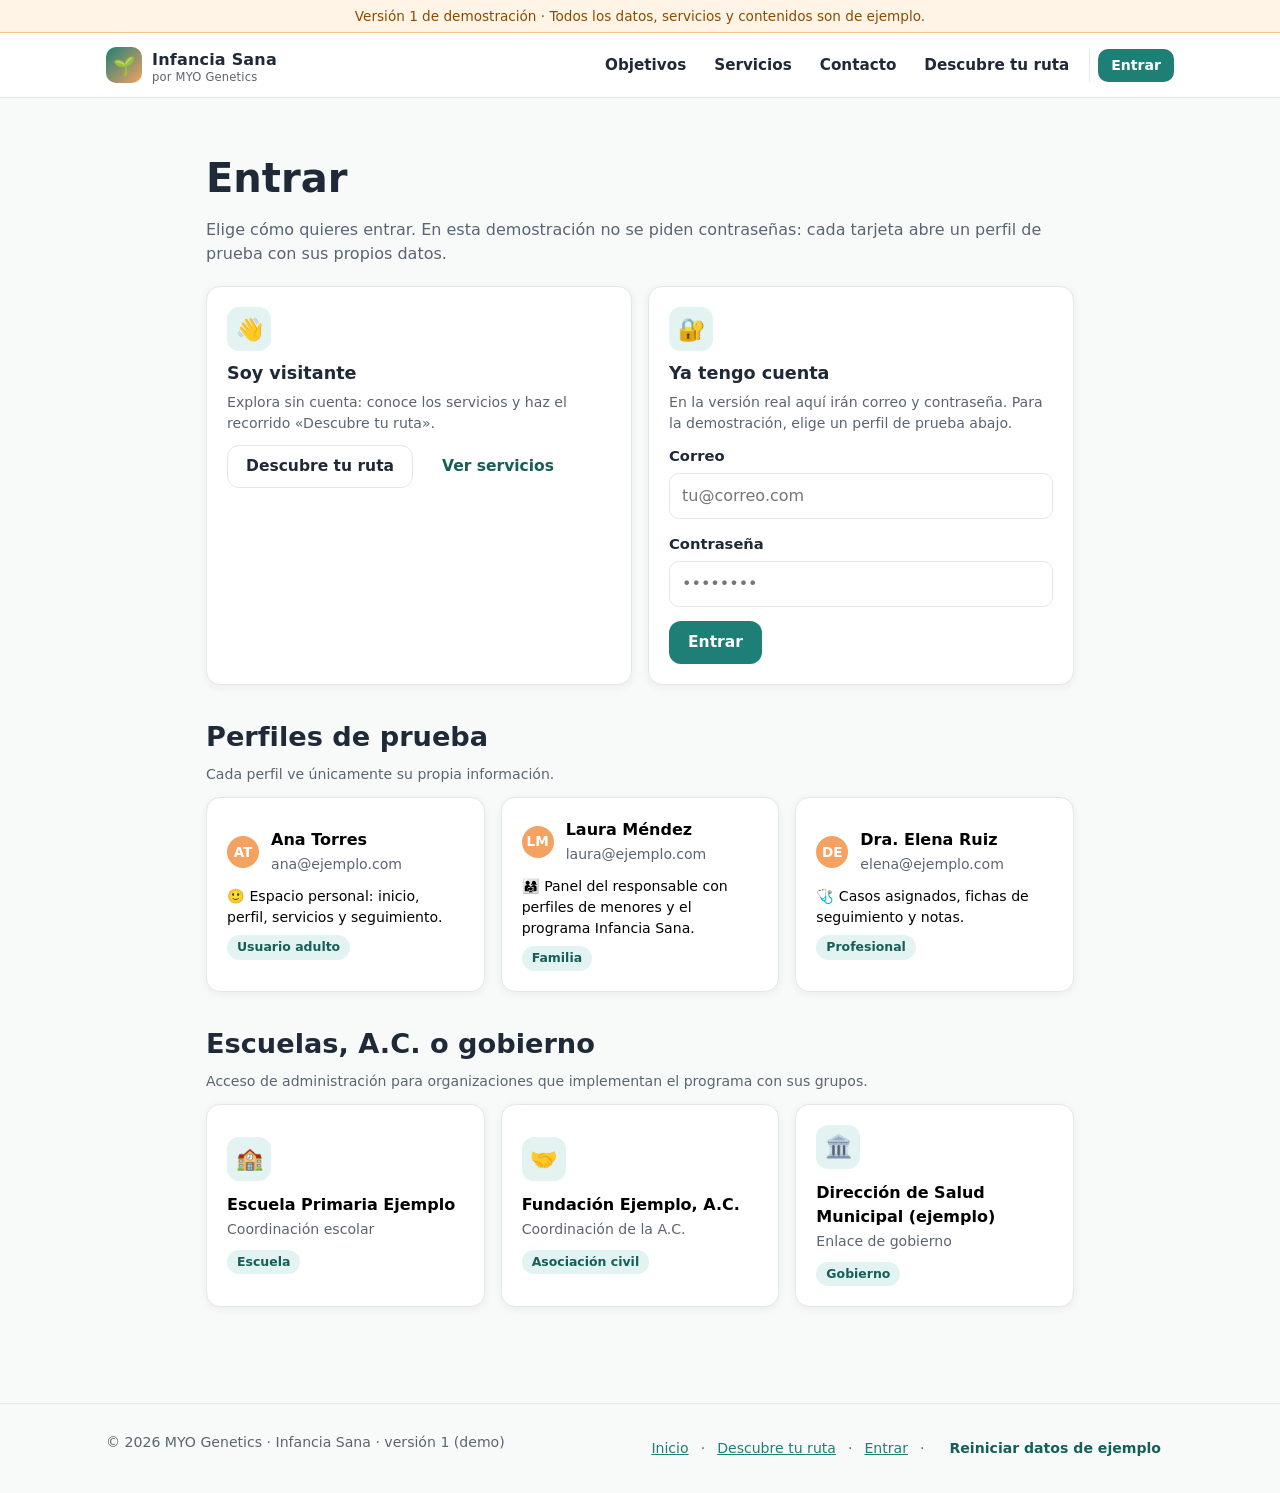
==== web/acceso.html @ 0a89bbfd "Infancia Sana v1: demo navegable con 5 perfiles, programa de 12 semanas y docs para el ingeniero Pág" ====
<!doctype html>
<html lang="es">
<head>
  <meta charset="utf-8">
  <meta name="viewport" content="width=device-width, initial-scale=1">
  <title>Entrar · Infancia Sana</title>
  <link rel="stylesheet" href="assets/css/infancia.css">
</head>
<body>
  <div id="encabezado"></div>
  <main class="seccion">
    <div class="contenedor" style="max-width:900px">
      <h1>Entrar</h1>
      <p class="suave">Elige cómo quieres entrar. En esta demostración no se piden contraseñas: cada tarjeta abre un perfil de prueba con sus propios datos.</p>
      <p id="acceso-aviso" class="etiqueta aviso oculto" style="margin-bottom:12px"></p>

      <div class="rejilla dos" style="margin-top:20px">
        <div class="tarjeta">
          <div class="icono">👋</div>
          <h3>Soy visitante</h3>
          <p class="suave chico">Explora sin cuenta: conoce los servicios y haz el recorrido «Descubre tu ruta».</p>
          <div class="acciones"><a class="boton secundario" href="ruta.html">Descubre tu ruta</a><a class="boton fantasma" href="index.html#servicios">Ver servicios</a></div>
        </div>
        <div class="tarjeta">
          <div class="icono">🔐</div>
          <h3>Ya tengo cuenta</h3>
          <p class="suave chico">En la versión real aquí irán correo y contraseña. Para la demostración, elige un perfil de prueba abajo.</p>
          <form id="form-acceso" novalidate>
            <div class="campo"><label for="a-correo">Correo</label><input id="a-correo" name="correo" type="email" placeholder="tu@correo.com"></div>
            <div class="campo"><label for="a-clave">Contraseña</label><input id="a-clave" name="clave" type="password" placeholder="••••••••"></div>
            <button class="boton primario" type="submit">Entrar</button>
          </form>
        </div>
      </div>

      <h2 style="margin-top:36px">Perfiles de prueba</h2>
      <p class="suave chico">Cada perfil ve únicamente su propia información.</p>
      <div class="rejilla" id="perfiles-prueba"></div>

      <h2 style="margin-top:36px">Escuelas, A.C. o gobierno</h2>
      <p class="suave chico">Acceso de administración para organizaciones que implementan el programa con sus grupos.</p>
      <div class="rejilla tres" id="perfiles-org"></div>
    </div>
  </main>
  <div id="pie"></div>
  <script type="module" src="assets/js/acceso.js"></script>
</body>
</html>
---- web/assets/css/infancia.css ----
/* Infancia Sana · MYO Genetics — hoja de estilos única (versión 1, demo)
   Identidad provisional: no existe aún el manual de marca de MYO Genetics.
   Para cambiar colores y tipografía basta con editar las variables de :root. */
:root{
  --primario:#1E7F76;      /* verde azulado: salud, calma */
  --primario-osc:#155F58;
  --primario-claro:#E3F3F1;
  --acento:#F4A261;        /* durazno: calidez, infancia */
  --acento-osc:#D97E33;
  --fondo:#F7FAF9;
  --papel:#FFFFFF;
  --tinta:#1F2937;
  --tinta-suave:#5B6472;
  --linea:#E2E8E6;
  --ok:#2E8B57;
  --aviso:#B45309;
  --error:#B42318;
  --radio:14px;
  --sombra:0 2px 10px rgba(16,40,36,.06);
  --ancho:1100px;
  --fuente:system-ui,-apple-system,"Segoe UI",Roboto,"Helvetica Neue",Arial,sans-serif;
}
*{box-sizing:border-box}
html{scroll-behavior:smooth}
body{margin:0;font-family:var(--fuente);color:var(--tinta);background:var(--fondo);line-height:1.5;font-size:16px}
a{color:var(--primario)}
img{max-width:100%}
h1,h2,h3,h4{line-height:1.2;margin:0 0 .4em;font-weight:700}
h1{font-size:clamp(1.7rem,3.5vw,2.5rem)}
h2{font-size:clamp(1.3rem,2.4vw,1.7rem)}
h3{font-size:1.1rem}
p{margin:0 0 .8em}
.suave{color:var(--tinta-suave)}
.chico{font-size:.88rem}
.centro{text-align:center}
.oculto{display:none!important}
.contenedor{max-width:var(--ancho);margin:0 auto;padding:0 16px}
.seccion{padding:56px 0}
.seccion + .seccion{border-top:1px solid var(--linea)}

/* Encabezado */
.encabezado{background:var(--papel);border-bottom:1px solid var(--linea);position:sticky;top:0;z-index:20}
.encabezado .contenedor{display:flex;align-items:center;gap:16px;min-height:64px}
.logo{display:flex;align-items:center;gap:10px;text-decoration:none;color:var(--tinta);font-weight:800;letter-spacing:.2px}
.logo .marca{width:36px;height:36px;border-radius:10px;background:linear-gradient(135deg,var(--primario),var(--acento));display:grid;place-items:center;color:#fff;font-size:18px}
.logo small{display:block;font-weight:500;color:var(--tinta-suave);font-size:.72rem;line-height:1}
.nav{display:flex;gap:4px;margin-left:auto;align-items:center;flex-wrap:wrap}
.nav a{padding:8px 12px;border-radius:10px;text-decoration:none;color:var(--tinta);font-weight:600;font-size:.95rem}
.nav a:hover,.nav a.activo{background:var(--primario-claro);color:var(--primario-osc)}
.nav .sesion{display:flex;align-items:center;gap:8px;padding-left:8px;border-left:1px solid var(--linea);margin-left:4px}
.avatar{width:32px;height:32px;border-radius:50%;background:var(--acento);color:#fff;display:grid;place-items:center;font-weight:800;font-size:.85rem}
.menu-boton{display:none;margin-left:auto;background:none;border:1px solid var(--linea);border-radius:10px;padding:8px 10px;font-size:1.1rem;cursor:pointer}
@media (max-width:760px){
  .menu-boton{display:block}
  .nav{display:none;position:absolute;left:0;right:0;top:64px;background:var(--papel);border-bottom:1px solid var(--linea);padding:10px 16px 14px;flex-direction:column;align-items:stretch}
  .nav.abierto{display:flex}
  .nav .sesion{border-left:0;border-top:1px solid var(--linea);padding:10px 0 0;margin:6px 0 0}
}

/* Botones */
.boton{display:inline-flex;align-items:center;justify-content:center;gap:8px;border:1px solid transparent;border-radius:12px;padding:11px 18px;font-weight:700;font-size:.97rem;cursor:pointer;text-decoration:none;transition:.15s;font-family:inherit;line-height:1.2}
.boton.primario{background:var(--primario);color:#fff}
.boton.primario:hover{background:var(--primario-osc)}
.boton.acento{background:var(--acento);color:#3B2410}
.boton.acento:hover{background:var(--acento-osc);color:#fff}
.boton.secundario{background:var(--papel);border-color:var(--linea);color:var(--tinta)}
.boton.secundario:hover{border-color:var(--primario);color:var(--primario-osc)}
.boton.fantasma{background:transparent;color:var(--primario-osc)}
.boton.fantasma:hover{background:var(--primario-claro)}
.boton.chico{padding:7px 12px;font-size:.88rem;border-radius:10px}
.boton:disabled{opacity:.5;cursor:not-allowed}
.acciones{display:flex;gap:10px;flex-wrap:wrap;align-items:center}

/* Tarjetas y rejillas */
.tarjeta{background:var(--papel);border:1px solid var(--linea);border-radius:var(--radio);padding:20px;box-shadow:var(--sombra)}
.tarjeta.clic{cursor:pointer;transition:.15s}
.tarjeta.clic:hover{border-color:var(--primario);transform:translateY(-2px)}
.tarjeta.elegida{border-color:var(--primario);box-shadow:0 0 0 3px var(--primario-claro)}
.rejilla{display:grid;gap:16px;grid-template-columns:repeat(auto-fill,minmax(240px,1fr))}
.rejilla.dos{grid-template-columns:repeat(auto-fit,minmax(280px,1fr))}
.rejilla.tres{grid-template-columns:repeat(auto-fit,minmax(220px,1fr))}
.icono{width:44px;height:44px;border-radius:12px;background:var(--primario-claro);display:grid;place-items:center;font-size:22px;margin-bottom:12px}
.etiqueta{display:inline-block;padding:3px 10px;border-radius:999px;font-size:.78rem;font-weight:700;background:var(--primario-claro);color:var(--primario-osc)}
.etiqueta.ok{background:#E6F4EC;color:var(--ok)}
.etiqueta.aviso{background:#FDF1E1;color:var(--aviso)}
.etiqueta.gris{background:#EEF1F0;color:var(--tinta-suave)}
.etiqueta.error{background:#FDE8E6;color:var(--error)}
.etiqueta.ejemplo{background:#FFF4E5;color:#8A4B00;border:1px dashed #F0C48A}
.fila{display:flex;align-items:center;gap:12px;flex-wrap:wrap}
.fila.entre{justify-content:space-between}
.lista{list-style:none;margin:0;padding:0}
.lista li{padding:12px 0;border-bottom:1px solid var(--linea);display:flex;gap:12px;align-items:flex-start}
.lista li:last-child{border-bottom:0}
.lista .punto{width:10px;height:10px;border-radius:50%;background:var(--primario);margin-top:7px;flex:none}
.lista .punto.pendiente{background:var(--acento)}
.lista .punto.gris{background:var(--linea)}
.lista .cuerpo{flex:1}

/* Héroe */
.heroe{background:linear-gradient(180deg,var(--primario-claro),var(--fondo));padding:64px 0 48px}
.heroe .contenedor{display:grid;gap:32px;grid-template-columns:1.2fr 1fr;align-items:center}
.heroe .ilustracion{background:var(--papel);border-radius:24px;border:1px solid var(--linea);padding:24px;box-shadow:var(--sombra)}
@media (max-width:760px){.heroe .contenedor{grid-template-columns:1fr}.heroe{padding:40px 0 32px}}

/* Formularios */
.campo{display:flex;flex-direction:column;gap:6px;margin-bottom:14px}
.campo label{font-weight:700;font-size:.92rem}
.campo input,.campo select,.campo textarea{font:inherit;padding:10px 12px;border:1px solid var(--linea);border-radius:10px;background:var(--papel);color:var(--tinta);width:100%}
.campo input:focus,.campo select:focus,.campo textarea:focus{outline:2px solid var(--primario-claro);border-color:var(--primario)}
.campo .ayuda{font-size:.82rem;color:var(--tinta-suave)}
.campo.invalido input,.campo.invalido select,.campo.invalido textarea{border-color:var(--error)}
.campo .mensaje-error{color:var(--error);font-size:.82rem;display:none}
.campo.invalido .mensaje-error{display:block}
.dos-columnas{display:grid;gap:0 16px;grid-template-columns:1fr 1fr}
@media (max-width:600px){.dos-columnas{grid-template-columns:1fr}}
.opciones{display:grid;gap:10px}
.opcion{display:flex;gap:12px;align-items:center;padding:12px 14px;border:1px solid var(--linea);border-radius:12px;background:var(--papel);cursor:pointer;font-weight:600}
.opcion:hover{border-color:var(--primario)}
.opcion.elegida{border-color:var(--primario);background:var(--primario-claro)}
.opcion input{accent-color:var(--primario)}

/* Progreso */
.progreso{height:10px;background:var(--linea);border-radius:999px;overflow:hidden}
.progreso > span{display:block;height:100%;background:var(--primario);border-radius:999px;transition:width .4s}
.progreso.acento > span{background:var(--acento)}
.pasos{display:flex;gap:6px;margin:10px 0 18px}
.pasos span{flex:1;height:6px;border-radius:999px;background:var(--linea)}
.pasos span.hecho{background:var(--primario)}
.pasos span.actual{background:var(--acento)}

/* Pestañas */
.pestanas{display:flex;gap:4px;border-bottom:1px solid var(--linea);margin-bottom:24px;overflow-x:auto}
.pestanas button{background:none;border:0;border-bottom:3px solid transparent;padding:12px 14px;font:inherit;font-weight:700;color:var(--tinta-suave);cursor:pointer;white-space:nowrap}
.pestanas button.activa{color:var(--primario-osc);border-bottom-color:var(--primario)}
.panel{display:none}
.panel.activo{display:block}

/* Estado vacío */
.vacio{text-align:center;padding:36px 20px;border:1px dashed var(--linea);border-radius:var(--radio);color:var(--tinta-suave);background:var(--papel)}
.vacio .icono{margin:0 auto 10px}

/* Avisos emergentes y ventanas */
.aviso-flotante{position:fixed;left:50%;bottom:24px;transform:translateX(-50%) translateY(20px);background:var(--tinta);color:#fff;padding:12px 18px;border-radius:12px;opacity:0;transition:.25s;z-index:60;max-width:92vw;box-shadow:0 8px 30px rgba(0,0,0,.2);pointer-events:none}
.aviso-flotante.visible{opacity:1;transform:translateX(-50%) translateY(0)}
.aviso-flotante.ok{background:var(--ok)}
.aviso-flotante.error{background:var(--error)}
.velo{position:fixed;inset:0;background:rgba(20,30,28,.45);display:none;align-items:center;justify-content:center;z-index:50;padding:16px}
.velo.visible{display:flex}
.ventana{background:var(--papel);border-radius:18px;max-width:560px;width:100%;max-height:90vh;overflow:auto;padding:24px;box-shadow:0 20px 60px rgba(0,0,0,.25)}
.ventana h3{margin-bottom:12px}
.ventana .acciones{margin-top:18px;justify-content:flex-end}

/* Tablero del usuario */
.tablero{display:grid;gap:20px;grid-template-columns:260px 1fr;align-items:start}
.lateral{position:sticky;top:80px}
.lateral .tarjeta{padding:16px}
.lateral nav a{display:block;padding:9px 12px;border-radius:10px;text-decoration:none;color:var(--tinta);font-weight:600}
.lateral nav a.activo,.lateral nav a:hover{background:var(--primario-claro);color:var(--primario-osc)}
@media (max-width:860px){.tablero{grid-template-columns:1fr}.lateral{position:static}}
.cifras{display:grid;gap:12px;grid-template-columns:repeat(auto-fit,minmax(140px,1fr))}
.cifra{background:var(--papel);border:1px solid var(--linea);border-radius:12px;padding:14px}
.cifra strong{display:block;font-size:1.6rem;color:var(--primario-osc)}
.cifra span{font-size:.85rem;color:var(--tinta-suave)}

/* Tablas simples */
.tabla{width:100%;border-collapse:collapse;background:var(--papel);border-radius:var(--radio);overflow:hidden;border:1px solid var(--linea)}
.tabla th,.tabla td{padding:10px 12px;text-align:left;border-bottom:1px solid var(--linea);font-size:.93rem;vertical-align:top}
.tabla th{background:var(--primario-claro);color:var(--primario-osc);font-size:.85rem}
.tabla tr:last-child td{border-bottom:0}
.tabla-envoltura{overflow-x:auto}

/* Semanas del programa */
.semanas{display:grid;gap:10px;grid-template-columns:repeat(auto-fill,minmax(150px,1fr))}
.semana{border:1px solid var(--linea);border-radius:12px;padding:12px;background:var(--papel);cursor:pointer;text-align:left;font:inherit;color:var(--tinta)}
.semana small{display:block;color:var(--tinta-suave);font-size:.78rem}
.semana.hecha{border-color:var(--ok);background:#F1F9F4}
.semana.activa{border-color:var(--acento);box-shadow:0 0 0 3px #FDEBD8}
.semana.bloqueada{opacity:.55}
.grafica{width:100%;height:auto;background:var(--papel);border:1px solid var(--linea);border-radius:12px}

/* Pie */
.pie{border-top:1px solid var(--linea);padding:28px 0;color:var(--tinta-suave);font-size:.88rem;margin-top:40px}
.pie .contenedor{display:flex;justify-content:space-between;flex-wrap:wrap;gap:10px}
.aviso-demo{background:#FFF4E5;color:#8A4B00;border-bottom:1px solid #F0C48A;font-size:.85rem;text-align:center;padding:6px 12px}
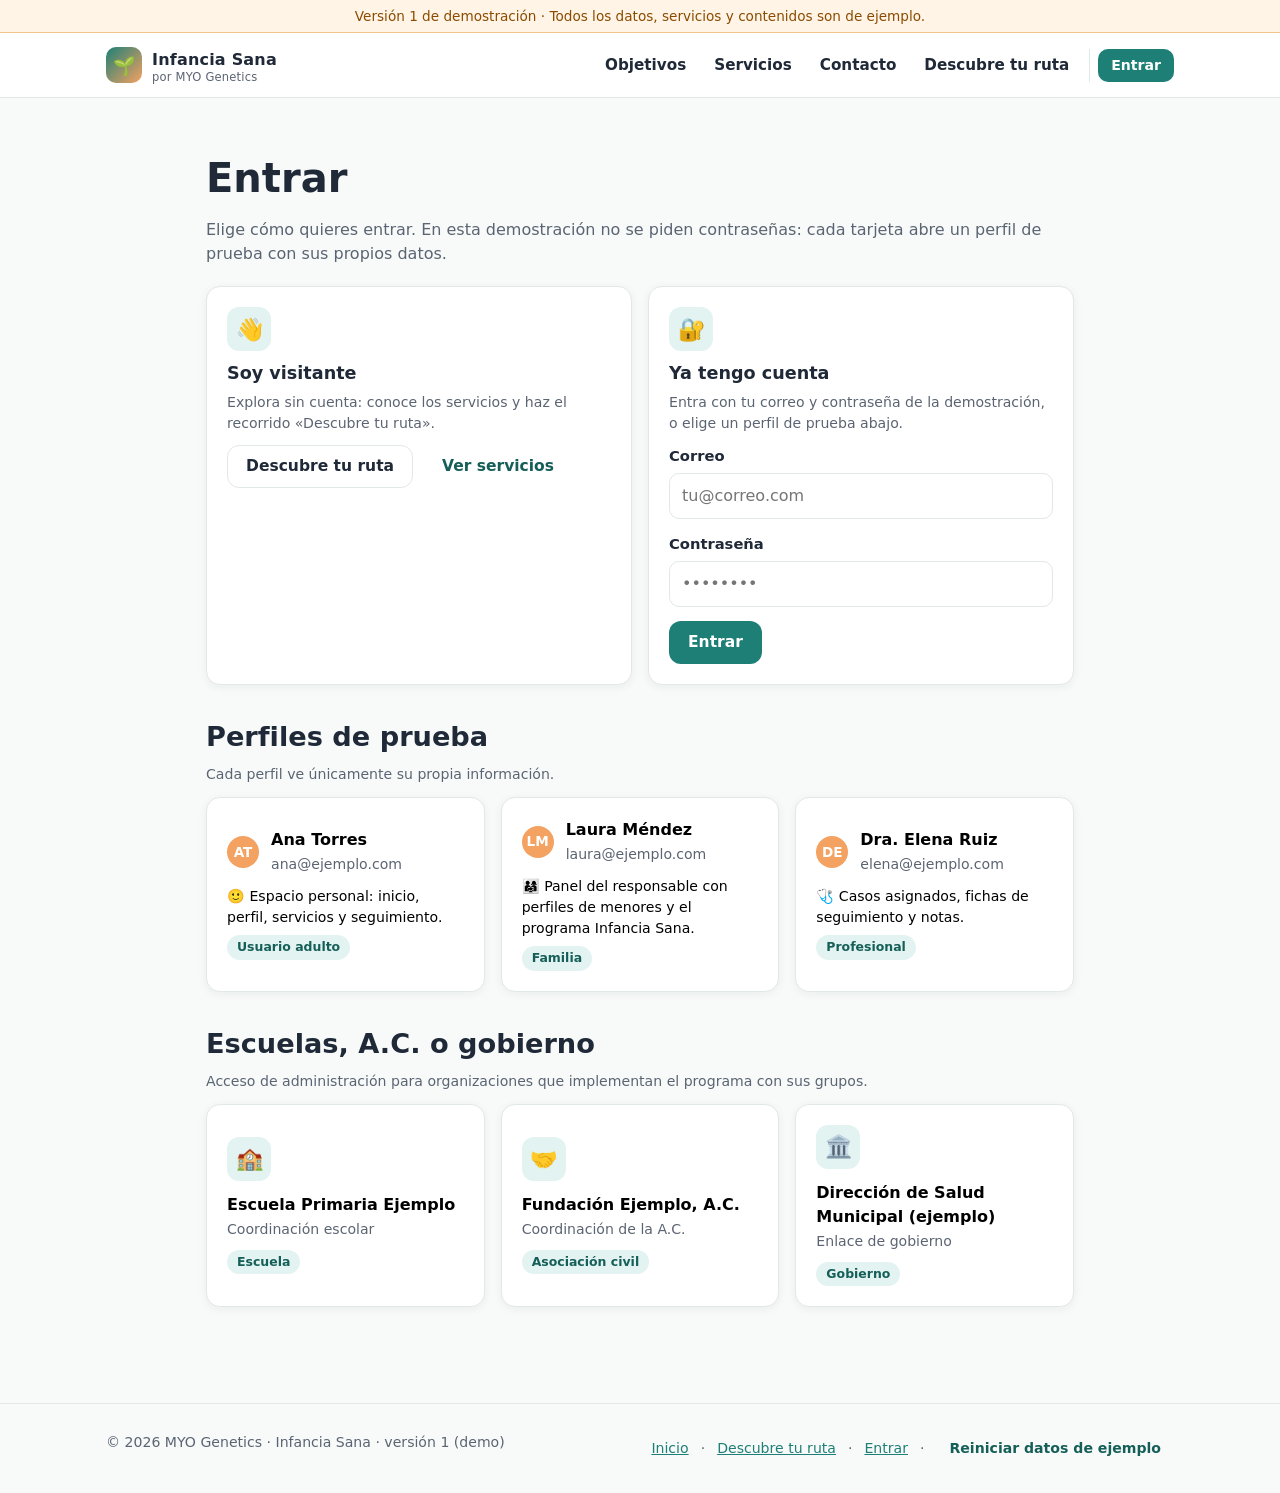
==== commit c847ae87: "Acceso de demostración para la dueña: correo + clave abren el selector de vistas Co-Authored-By: Cla" ====
--- a/web/acceso.html
+++ b/web/acceso.html
@@ -24,7 +24,7 @@
         <div class="tarjeta">
           <div class="icono">🔐</div>
           <h3>Ya tengo cuenta</h3>
-          <p class="suave chico">En la versión real aquí irán correo y contraseña. Para la demostración, elige un perfil de prueba abajo.</p>
+          <p class="suave chico">Entra con tu correo y contraseña de la demostración, o elige un perfil de prueba abajo.</p>
           <form id="form-acceso" novalidate>
             <div class="campo"><label for="a-correo">Correo</label><input id="a-correo" name="correo" type="email" placeholder="tu@correo.com"></div>
             <div class="campo"><label for="a-clave">Contraseña</label><input id="a-clave" name="clave" type="password" placeholder="••••••••"></div>
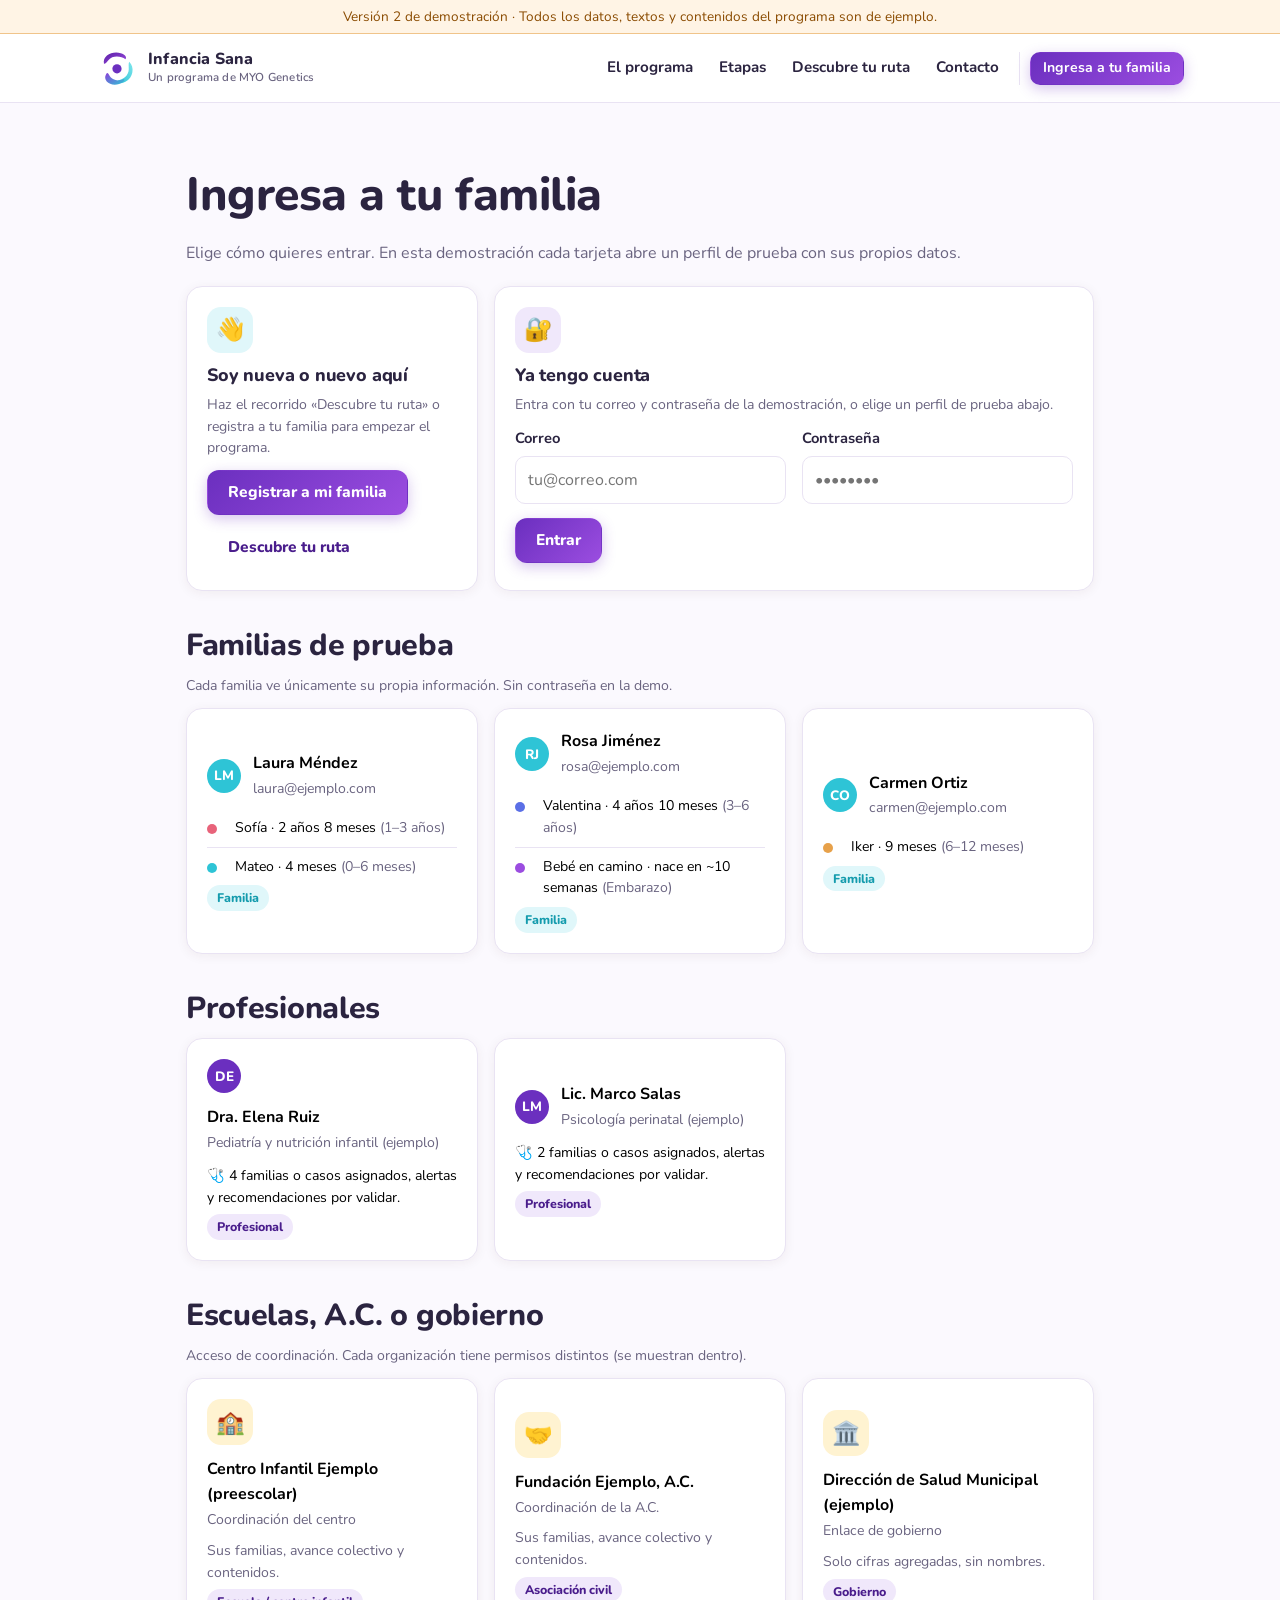
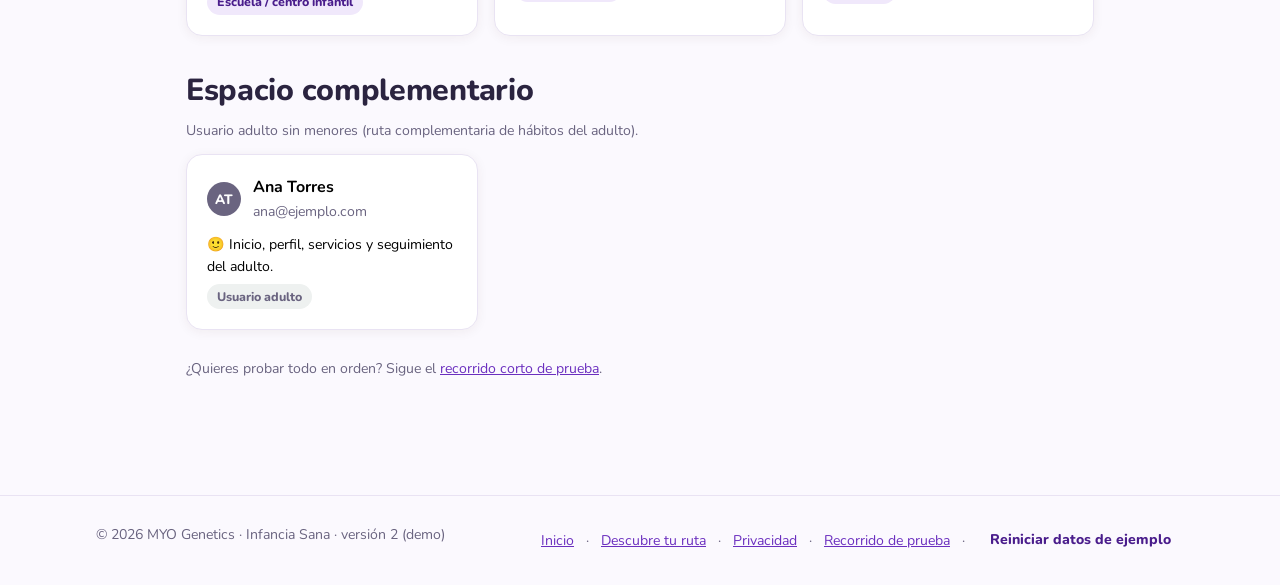
==== commit c09c41fc: "Infancia Sana v2: etapas de 0 a 6 años, programa por etapa, línea base y cierre, logros, alertas, pe" ====
--- a/web/acceso.html
+++ b/web/acceso.html
@@ -3,43 +3,54 @@
 <head>
   <meta charset="utf-8">
   <meta name="viewport" content="width=device-width, initial-scale=1">
-  <title>Entrar · Infancia Sana</title>
+  <title>Ingresa a tu familia · Infancia Sana</title>
   <link rel="stylesheet" href="assets/css/infancia.css">
 </head>
 <body>
   <div id="encabezado"></div>
   <main class="seccion">
-    <div class="contenedor" style="max-width:900px">
-      <h1>Entrar</h1>
-      <p class="suave">Elige cómo quieres entrar. En esta demostración no se piden contraseñas: cada tarjeta abre un perfil de prueba con sus propios datos.</p>
-      <p id="acceso-aviso" class="etiqueta aviso oculto" style="margin-bottom:12px"></p>
+    <div class="contenedor" style="max-width:940px">
+      <h1>Ingresa a tu familia</h1>
+      <p class="suave">Elige cómo quieres entrar. En esta demostración cada tarjeta abre un perfil de prueba con sus propios datos.</p>
+      <p id="acceso-aviso" class="etiqueta aviso oculto" style="margin-bottom:12px;white-space:normal"></p>
 
-      <div class="rejilla dos" style="margin-top:20px">
+      <div class="rejilla tres" style="margin-top:20px">
         <div class="tarjeta">
-          <div class="icono">👋</div>
-          <h3>Soy visitante</h3>
-          <p class="suave chico">Explora sin cuenta: conoce los servicios y haz el recorrido «Descubre tu ruta».</p>
-          <div class="acciones"><a class="boton secundario" href="ruta.html">Descubre tu ruta</a><a class="boton fantasma" href="index.html#servicios">Ver servicios</a></div>
+          <div class="icono calido">👋</div>
+          <h3>Soy nueva o nuevo aquí</h3>
+          <p class="suave chico">Haz el recorrido «Descubre tu ruta» o registra a tu familia para empezar el programa.</p>
+          <div class="acciones"><a class="boton primario" href="registro.html">Registrar a mi familia</a><a class="boton fantasma" href="ruta.html">Descubre tu ruta</a></div>
         </div>
-        <div class="tarjeta">
+        <div class="tarjeta" style="grid-column:span 2">
           <div class="icono">🔐</div>
           <h3>Ya tengo cuenta</h3>
           <p class="suave chico">Entra con tu correo y contraseña de la demostración, o elige un perfil de prueba abajo.</p>
           <form id="form-acceso" novalidate>
-            <div class="campo"><label for="a-correo">Correo</label><input id="a-correo" name="correo" type="email" placeholder="tu@correo.com"></div>
-            <div class="campo"><label for="a-clave">Contraseña</label><input id="a-clave" name="clave" type="password" placeholder="••••••••"></div>
+            <div class="dos-columnas">
+              <div class="campo"><label for="a-correo">Correo</label><input id="a-correo" name="correo" type="email" placeholder="tu@correo.com"></div>
+              <div class="campo"><label for="a-clave">Contraseña</label><input id="a-clave" name="clave" type="password" placeholder="••••••••"></div>
+            </div>
             <button class="boton primario" type="submit">Entrar</button>
           </form>
         </div>
       </div>
 
-      <h2 style="margin-top:36px">Perfiles de prueba</h2>
-      <p class="suave chico">Cada perfil ve únicamente su propia información.</p>
-      <div class="rejilla" id="perfiles-prueba"></div>
+      <h2 style="margin-top:36px">Familias de prueba</h2>
+      <p class="suave chico">Cada familia ve únicamente su propia información. Sin contraseña en la demo.</p>
+      <div class="rejilla" id="perfiles-familia"></div>
+
+      <h2 style="margin-top:36px">Profesionales</h2>
+      <div class="rejilla" id="perfiles-prof"></div>
 
       <h2 style="margin-top:36px">Escuelas, A.C. o gobierno</h2>
-      <p class="suave chico">Acceso de administración para organizaciones que implementan el programa con sus grupos.</p>
+      <p class="suave chico">Acceso de coordinación. Cada organización tiene permisos distintos (se muestran dentro).</p>
       <div class="rejilla tres" id="perfiles-org"></div>
+
+      <h2 style="margin-top:36px">Espacio complementario</h2>
+      <p class="suave chico">Usuario adulto sin menores (ruta complementaria de hábitos del adulto).</p>
+      <div class="rejilla" id="perfiles-usuario"></div>
+
+      <p class="chico suave" style="margin-top:28px">¿Quieres probar todo en orden? Sigue el <a href="prueba.html">recorrido corto de prueba</a>.</p>
     </div>
   </main>
   <div id="pie"></div>
--- a/web/assets/css/infancia.css
+++ b/web/assets/css/infancia.css
@@ -1,91 +1,112 @@
-/* Infancia Sana · MYO Genetics — hoja de estilos única (versión 1, demo)
-   Identidad provisional: no existe aún el manual de marca de MYO Genetics.
-   Para cambiar colores y tipografía basta con editar las variables de :root. */
+/* Infancia Sana · MYO Genetics — hoja de estilos única (versión 2, demo)
+   Identidad basada en la marca de MYO Genetics: púrpura (#5B1FA6 → #9B4DE0) y turquesa (#2EC4D6),
+   tomados del isotipo. Para ajustar colores y tipografía basta con editar las variables de :root. */
+@import url('https://fonts.googleapis.com/css2?family=Nunito:wght@400;600;700;800&display=swap');
 :root{
-  --primario:#1E7F76;      /* verde azulado: salud, calma */
-  --primario-osc:#155F58;
-  --primario-claro:#E3F3F1;
-  --acento:#F4A261;        /* durazno: calidez, infancia */
-  --acento-osc:#D97E33;
-  --fondo:#F7FAF9;
+  --primario:#6B2FBF;      /* púrpura MYO */
+  --primario-osc:#4A1D8C;
+  --primario-claro:#F0E8FB;
+  --acento:#2EC4D6;        /* turquesa MYO */
+  --acento-osc:#149BAD;
+  --acento-claro:#E0F7FA;
+  --sol:#F6C453;           /* ámbar: logros y avisos cálidos */
+  --sol-claro:#FFF3D1;
+  --lila:#9B4DE0;
+  --fondo:#FBF9FE;         /* lavanda muy claro */
   --papel:#FFFFFF;
-  --tinta:#1F2937;
-  --tinta-suave:#5B6472;
-  --linea:#E2E8E6;
+  --tinta:#2B2440;
+  --tinta-suave:#6A6480;
+  --linea:#E9E3F3;
   --ok:#2E8B57;
   --aviso:#B45309;
   --error:#B42318;
-  --radio:14px;
-  --sombra:0 2px 10px rgba(16,40,36,.06);
-  --ancho:1100px;
-  --fuente:system-ui,-apple-system,"Segoe UI",Roboto,"Helvetica Neue",Arial,sans-serif;
+  --radio:16px;
+  --sombra:0 2px 12px rgba(60,40,20,.06);
+  --sombra-alta:0 14px 40px rgba(60,40,20,.12);
+  --ancho:1120px;
+  --fuente:"Nunito",system-ui,-apple-system,"Segoe UI",Roboto,"Helvetica Neue",Arial,sans-serif;
 }
 *{box-sizing:border-box}
 html{scroll-behavior:smooth}
-body{margin:0;font-family:var(--fuente);color:var(--tinta);background:var(--fondo);line-height:1.5;font-size:16px}
+body{margin:0;font-family:var(--fuente);color:var(--tinta);background:var(--fondo);line-height:1.55;font-size:16px}
 a{color:var(--primario)}
 img{max-width:100%}
-h1,h2,h3,h4{line-height:1.2;margin:0 0 .4em;font-weight:700}
-h1{font-size:clamp(1.7rem,3.5vw,2.5rem)}
-h2{font-size:clamp(1.3rem,2.4vw,1.7rem)}
-h3{font-size:1.1rem}
+h1,h2,h3,h4{line-height:1.2;margin:0 0 .4em;font-weight:800;letter-spacing:-.01em}
+h1{font-size:clamp(1.9rem,4vw,2.9rem)}
+h2{font-size:clamp(1.4rem,2.6vw,1.9rem)}
+h3{font-size:1.12rem}
+h4{font-size:.98rem;margin-top:14px}
 p{margin:0 0 .8em}
 .suave{color:var(--tinta-suave)}
 .chico{font-size:.88rem}
 .centro{text-align:center}
 .oculto{display:none!important}
 .contenedor{max-width:var(--ancho);margin:0 auto;padding:0 16px}
-.seccion{padding:56px 0}
+.seccion{padding:64px 0}
+.seccion.compacta{padding:40px 0}
 .seccion + .seccion{border-top:1px solid var(--linea)}
+.seccion-titulo{max-width:680px;margin-bottom:28px}
+.seccion-titulo .antetitulo{display:inline-block;color:var(--acento-osc);font-weight:800;font-size:.85rem;letter-spacing:.08em;text-transform:uppercase;margin-bottom:6px}
 
 /* Encabezado */
-.encabezado{background:var(--papel);border-bottom:1px solid var(--linea);position:sticky;top:0;z-index:20}
-.encabezado .contenedor{display:flex;align-items:center;gap:16px;min-height:64px}
-.logo{display:flex;align-items:center;gap:10px;text-decoration:none;color:var(--tinta);font-weight:800;letter-spacing:.2px}
-.logo .marca{width:36px;height:36px;border-radius:10px;background:linear-gradient(135deg,var(--primario),var(--acento));display:grid;place-items:center;color:#fff;font-size:18px}
-.logo small{display:block;font-weight:500;color:var(--tinta-suave);font-size:.72rem;line-height:1}
-.nav{display:flex;gap:4px;margin-left:auto;align-items:center;flex-wrap:wrap}
-.nav a{padding:8px 12px;border-radius:10px;text-decoration:none;color:var(--tinta);font-weight:600;font-size:.95rem}
+.encabezado{background:rgba(255,255,255,.92);backdrop-filter:blur(8px);border-bottom:1px solid var(--linea);position:sticky;top:0;z-index:20}
+.encabezado .contenedor{display:flex;align-items:center;gap:16px;min-height:68px}
+.logo{display:flex;align-items:center;gap:10px;text-decoration:none;color:var(--tinta);font-weight:800;letter-spacing:.2px;line-height:1.1}
+.logo .marca{width:42px;height:42px;display:grid;place-items:center;flex:none}
+.logo .marca img{width:42px;height:42px;display:block}
+.logo small{display:block;font-weight:600;color:var(--tinta-suave);font-size:.72rem;line-height:1.2;margin-top:2px}
+.nav{display:flex;gap:2px;margin-left:auto;align-items:center;flex-wrap:wrap}
+.nav a{padding:8px 12px;border-radius:10px;text-decoration:none;color:var(--tinta);font-weight:700;font-size:.95rem}
 .nav a:hover,.nav a.activo{background:var(--primario-claro);color:var(--primario-osc)}
-.nav .sesion{display:flex;align-items:center;gap:8px;padding-left:8px;border-left:1px solid var(--linea);margin-left:4px}
-.avatar{width:32px;height:32px;border-radius:50%;background:var(--acento);color:#fff;display:grid;place-items:center;font-weight:800;font-size:.85rem}
+.nav .sesion{display:flex;align-items:center;gap:8px;padding-left:10px;border-left:1px solid var(--linea);margin-left:6px}
+.nav .sesion .boton{white-space:nowrap}
+.avatar{width:34px;height:34px;border-radius:50%;background:var(--acento);color:#fff;display:grid;place-items:center;font-weight:800;font-size:.85rem;flex:none}
 .menu-boton{display:none;margin-left:auto;background:none;border:1px solid var(--linea);border-radius:10px;padding:8px 10px;font-size:1.1rem;cursor:pointer}
-@media (max-width:760px){
+@media (max-width:860px){
   .menu-boton{display:block}
-  .nav{display:none;position:absolute;left:0;right:0;top:64px;background:var(--papel);border-bottom:1px solid var(--linea);padding:10px 16px 14px;flex-direction:column;align-items:stretch}
+  .nav{display:none;position:absolute;left:0;right:0;top:68px;background:var(--papel);border-bottom:1px solid var(--linea);padding:10px 16px 14px;flex-direction:column;align-items:stretch;box-shadow:var(--sombra-alta)}
   .nav.abierto{display:flex}
-  .nav .sesion{border-left:0;border-top:1px solid var(--linea);padding:10px 0 0;margin:6px 0 0}
+  .nav .sesion{border-left:0;border-top:1px solid var(--linea);padding:10px 0 0;margin:6px 0 0;flex-wrap:wrap}
 }
 
 /* Botones */
-.boton{display:inline-flex;align-items:center;justify-content:center;gap:8px;border:1px solid transparent;border-radius:12px;padding:11px 18px;font-weight:700;font-size:.97rem;cursor:pointer;text-decoration:none;transition:.15s;font-family:inherit;line-height:1.2}
-.boton.primario{background:var(--primario);color:#fff}
+.boton{display:inline-flex;align-items:center;justify-content:center;gap:8px;border:1px solid transparent;border-radius:12px;padding:12px 20px;font-weight:800;font-size:.97rem;cursor:pointer;text-decoration:none;transition:.15s;font-family:inherit;line-height:1.2}
+.boton.primario{background:linear-gradient(135deg,var(--primario),var(--lila));color:#fff;box-shadow:0 4px 14px rgba(107,47,191,.28)}
 .boton.primario:hover{background:var(--primario-osc)}
-.boton.acento{background:var(--acento);color:#3B2410}
+.boton.acento{background:var(--acento);color:#083A40;box-shadow:0 4px 14px rgba(46,196,214,.3)}
 .boton.acento:hover{background:var(--acento-osc);color:#fff}
 .boton.secundario{background:var(--papel);border-color:var(--linea);color:var(--tinta)}
 .boton.secundario:hover{border-color:var(--primario);color:var(--primario-osc)}
 .boton.fantasma{background:transparent;color:var(--primario-osc)}
 .boton.fantasma:hover{background:var(--primario-claro)}
 .boton.chico{padding:7px 12px;font-size:.88rem;border-radius:10px}
+.boton.grande{padding:14px 26px;font-size:1.05rem}
 .boton:disabled{opacity:.5;cursor:not-allowed}
 .acciones{display:flex;gap:10px;flex-wrap:wrap;align-items:center}
 
 /* Tarjetas y rejillas */
 .tarjeta{background:var(--papel);border:1px solid var(--linea);border-radius:var(--radio);padding:20px;box-shadow:var(--sombra)}
 .tarjeta.clic{cursor:pointer;transition:.15s}
-.tarjeta.clic:hover{border-color:var(--primario);transform:translateY(-2px)}
+.tarjeta.clic:hover{border-color:var(--primario);transform:translateY(-2px);box-shadow:var(--sombra-alta)}
 .tarjeta.elegida{border-color:var(--primario);box-shadow:0 0 0 3px var(--primario-claro)}
+.tarjeta.calida{background:linear-gradient(135deg,var(--sol-claro),var(--acento-claro));border-color:transparent}
+.tarjeta.verde{background:var(--primario-claro);border-color:transparent}
 .rejilla{display:grid;gap:16px;grid-template-columns:repeat(auto-fill,minmax(240px,1fr))}
 .rejilla.dos{grid-template-columns:repeat(auto-fit,minmax(280px,1fr))}
 .rejilla.tres{grid-template-columns:repeat(auto-fit,minmax(220px,1fr))}
-.icono{width:44px;height:44px;border-radius:12px;background:var(--primario-claro);display:grid;place-items:center;font-size:22px;margin-bottom:12px}
-.etiqueta{display:inline-block;padding:3px 10px;border-radius:999px;font-size:.78rem;font-weight:700;background:var(--primario-claro);color:var(--primario-osc)}
+.rejilla.cinco{grid-template-columns:repeat(auto-fit,minmax(170px,1fr))}
+.icono{width:46px;height:46px;border-radius:14px;background:var(--primario-claro);display:grid;place-items:center;font-size:23px;margin-bottom:12px}
+.icono.calido{background:var(--acento-claro)}
+.icono.sol{background:var(--sol-claro)}
+.etiqueta{display:inline-block;padding:3px 10px;border-radius:999px;font-size:.78rem;font-weight:800;background:var(--primario-claro);color:var(--primario-osc)}
 .etiqueta.ok{background:#E6F4EC;color:var(--ok)}
 .etiqueta.aviso{background:#FDF1E1;color:var(--aviso)}
 .etiqueta.gris{background:#EEF1F0;color:var(--tinta-suave)}
 .etiqueta.error{background:#FDE8E6;color:var(--error)}
+.etiqueta.acento{background:var(--acento-claro);color:var(--acento-osc)}
 .etiqueta.ejemplo{background:#FFF4E5;color:#8A4B00;border:1px dashed #F0C48A}
+.etiqueta.verificado{background:#E6F4EC;color:var(--ok)}
+.etiqueta.reportado{background:#EEF1F0;color:var(--tinta-suave)}
 .fila{display:flex;align-items:center;gap:12px;flex-wrap:wrap}
 .fila.entre{justify-content:space-between}
 .lista{list-style:none;margin:0;padding:0}
@@ -95,34 +116,64 @@
 .lista .punto.pendiente{background:var(--acento)}
 .lista .punto.gris{background:var(--linea)}
 .lista .cuerpo{flex:1}
+.lista.compacta li{padding:8px 0}
 
 /* Héroe */
-.heroe{background:linear-gradient(180deg,var(--primario-claro),var(--fondo));padding:64px 0 48px}
-.heroe .contenedor{display:grid;gap:32px;grid-template-columns:1.2fr 1fr;align-items:center}
-.heroe .ilustracion{background:var(--papel);border-radius:24px;border:1px solid var(--linea);padding:24px;box-shadow:var(--sombra)}
-@media (max-width:760px){.heroe .contenedor{grid-template-columns:1fr}.heroe{padding:40px 0 32px}}
+.heroe{position:relative;overflow:hidden;background:linear-gradient(160deg,#F3EBFC 0%,var(--fondo) 55%,#E3F8FA 100%);padding:72px 0 56px}
+.heroe .contenedor{display:grid;gap:40px;grid-template-columns:1.15fr 1fr;align-items:center;position:relative}
+.heroe h1{margin-bottom:14px}
+.heroe .proposito{font-size:1.15rem;color:var(--tinta-suave);max-width:560px}
+.heroe .acciones{margin-top:22px}
+.heroe .blobs{position:absolute;inset:0;pointer-events:none;z-index:0}
+.heroe .contenedor > *{position:relative;z-index:1}
+.heroe .ilustracion{position:relative}
+.heroe .ilustracion svg{width:100%;height:auto;display:block}
+.heroe .nota-ejemplo{margin-top:14px;font-size:.85rem;color:var(--tinta-suave)}
+@media (max-width:860px){.heroe .contenedor{grid-template-columns:1fr}.heroe{padding:44px 0 36px}.heroe .ilustracion{max-width:420px;margin:0 auto}}
+
+/* Pasos (cómo funciona) */
+.pasos-grandes{display:grid;gap:16px;grid-template-columns:repeat(auto-fit,minmax(220px,1fr));counter-reset:paso}
+.paso-grande{background:var(--papel);border:1px solid var(--linea);border-radius:var(--radio);padding:22px;position:relative}
+.paso-grande .numero{width:36px;height:36px;border-radius:50%;background:var(--acento);color:#fff;display:grid;place-items:center;font-weight:800;margin-bottom:12px}
+
+/* Tarjetas de etapa */
+.etapa-tarjeta{border-top:5px solid var(--color-etapa,var(--primario))}
+.etapa-tarjeta .icono{background:color-mix(in srgb,var(--color-etapa,var(--primario)) 15%,#fff)}
+.punto-etapa{display:inline-block;width:10px;height:10px;border-radius:50%;background:var(--color-etapa,var(--primario));margin-right:6px;vertical-align:middle}
+
+/* La semana (anatomía) */
+.anatomia{display:grid;gap:12px;grid-template-columns:repeat(auto-fit,minmax(160px,1fr))}
+.anatomia .pieza{background:var(--papel);border:1px solid var(--linea);border-radius:14px;padding:14px}
+.anatomia .pieza strong{display:block;margin-bottom:4px}
 
 /* Formularios */
 .campo{display:flex;flex-direction:column;gap:6px;margin-bottom:14px}
 .campo label{font-weight:700;font-size:.92rem}
-.campo input,.campo select,.campo textarea{font:inherit;padding:10px 12px;border:1px solid var(--linea);border-radius:10px;background:var(--papel);color:var(--tinta);width:100%}
+.campo input,.campo select,.campo textarea{font:inherit;padding:11px 12px;border:1px solid var(--linea);border-radius:10px;background:var(--papel);color:var(--tinta);width:100%}
 .campo input:focus,.campo select:focus,.campo textarea:focus{outline:2px solid var(--primario-claro);border-color:var(--primario)}
 .campo .ayuda{font-size:.82rem;color:var(--tinta-suave)}
 .campo.invalido input,.campo.invalido select,.campo.invalido textarea{border-color:var(--error)}
 .campo .mensaje-error{color:var(--error);font-size:.82rem;display:none}
 .campo.invalido .mensaje-error{display:block}
+.campo.casilla{flex-direction:row;align-items:flex-start;gap:10px}
+.campo.casilla input{width:auto;margin-top:4px;accent-color:var(--primario)}
+.campo.casilla label{font-weight:600}
 .dos-columnas{display:grid;gap:0 16px;grid-template-columns:1fr 1fr}
 @media (max-width:600px){.dos-columnas{grid-template-columns:1fr}}
 .opciones{display:grid;gap:10px}
-.opcion{display:flex;gap:12px;align-items:center;padding:12px 14px;border:1px solid var(--linea);border-radius:12px;background:var(--papel);cursor:pointer;font-weight:600}
+.opcion{display:flex;gap:12px;align-items:center;padding:13px 14px;border:1px solid var(--linea);border-radius:12px;background:var(--papel);cursor:pointer;font-weight:700}
 .opcion:hover{border-color:var(--primario)}
 .opcion.elegida{border-color:var(--primario);background:var(--primario-claro)}
 .opcion input{accent-color:var(--primario)}
+.segmentos{display:flex;gap:8px;flex-wrap:wrap}
+.segmentos label{border:1px solid var(--linea);border-radius:999px;padding:7px 14px;cursor:pointer;font-weight:700;font-size:.9rem;background:var(--papel)}
+.segmentos label.elegida{background:var(--primario);color:#fff;border-color:var(--primario)}
+.segmentos input{display:none}
 
 /* Progreso */
-.progreso{height:10px;background:var(--linea);border-radius:999px;overflow:hidden}
-.progreso > span{display:block;height:100%;background:var(--primario);border-radius:999px;transition:width .4s}
-.progreso.acento > span{background:var(--acento)}
+.progreso{height:12px;background:var(--linea);border-radius:999px;overflow:hidden}
+.progreso > span{display:block;height:100%;background:linear-gradient(90deg,var(--primario),var(--lila));border-radius:999px;transition:width .4s}
+.progreso.acento > span{background:linear-gradient(90deg,var(--lila),var(--acento))}
 .pasos{display:flex;gap:6px;margin:10px 0 18px}
 .pasos span{flex:1;height:6px;border-radius:999px;background:var(--linea)}
 .pasos span.hecho{background:var(--primario)}
@@ -130,7 +181,7 @@
 
 /* Pestañas */
 .pestanas{display:flex;gap:4px;border-bottom:1px solid var(--linea);margin-bottom:24px;overflow-x:auto}
-.pestanas button{background:none;border:0;border-bottom:3px solid transparent;padding:12px 14px;font:inherit;font-weight:700;color:var(--tinta-suave);cursor:pointer;white-space:nowrap}
+.pestanas button{background:none;border:0;border-bottom:3px solid transparent;padding:12px 14px;font:inherit;font-weight:800;color:var(--tinta-suave);cursor:pointer;white-space:nowrap}
 .pestanas button.activa{color:var(--primario-osc);border-bottom-color:var(--primario)}
 .panel{display:none}
 .panel.activo{display:block}
@@ -144,22 +195,22 @@
 .aviso-flotante.visible{opacity:1;transform:translateX(-50%) translateY(0)}
 .aviso-flotante.ok{background:var(--ok)}
 .aviso-flotante.error{background:var(--error)}
-.velo{position:fixed;inset:0;background:rgba(20,30,28,.45);display:none;align-items:center;justify-content:center;z-index:50;padding:16px}
+.velo{position:fixed;inset:0;background:rgba(40,30,20,.45);display:none;align-items:center;justify-content:center;z-index:50;padding:16px}
 .velo.visible{display:flex}
-.ventana{background:var(--papel);border-radius:18px;max-width:560px;width:100%;max-height:90vh;overflow:auto;padding:24px;box-shadow:0 20px 60px rgba(0,0,0,.25)}
+.ventana{background:var(--papel);border-radius:20px;max-width:580px;width:100%;max-height:90vh;overflow:auto;padding:26px;box-shadow:0 20px 60px rgba(0,0,0,.25)}
 .ventana h3{margin-bottom:12px}
 .ventana .acciones{margin-top:18px;justify-content:flex-end}
 
-/* Tablero del usuario */
-.tablero{display:grid;gap:20px;grid-template-columns:260px 1fr;align-items:start}
-.lateral{position:sticky;top:80px}
+/* Tablero con lateral */
+.tablero{display:grid;gap:20px;grid-template-columns:270px 1fr;align-items:start}
+.lateral{position:sticky;top:84px}
 .lateral .tarjeta{padding:16px}
-.lateral nav a{display:block;padding:9px 12px;border-radius:10px;text-decoration:none;color:var(--tinta);font-weight:600}
+.lateral nav a{display:block;padding:9px 12px;border-radius:10px;text-decoration:none;color:var(--tinta);font-weight:700}
 .lateral nav a.activo,.lateral nav a:hover{background:var(--primario-claro);color:var(--primario-osc)}
 @media (max-width:860px){.tablero{grid-template-columns:1fr}.lateral{position:static}}
 .cifras{display:grid;gap:12px;grid-template-columns:repeat(auto-fit,minmax(140px,1fr))}
-.cifra{background:var(--papel);border:1px solid var(--linea);border-radius:12px;padding:14px}
-.cifra strong{display:block;font-size:1.6rem;color:var(--primario-osc)}
+.cifra{background:var(--papel);border:1px solid var(--linea);border-radius:14px;padding:14px}
+.cifra strong{display:block;font-size:1.7rem;color:var(--primario-osc);line-height:1.1}
 .cifra span{font-size:.85rem;color:var(--tinta-suave)}
 
 /* Tablas simples */
@@ -174,11 +225,88 @@
 .semana{border:1px solid var(--linea);border-radius:12px;padding:12px;background:var(--papel);cursor:pointer;text-align:left;font:inherit;color:var(--tinta)}
 .semana small{display:block;color:var(--tinta-suave);font-size:.78rem}
 .semana.hecha{border-color:var(--ok);background:#F1F9F4}
-.semana.activa{border-color:var(--acento);box-shadow:0 0 0 3px #FDEBD8}
+.semana.activa{border-color:var(--acento);box-shadow:0 0 0 3px var(--acento-claro)}
 .semana.bloqueada{opacity:.55}
+.semana.elegida{outline:2px solid var(--primario)}
 .grafica{width:100%;height:auto;background:var(--papel);border:1px solid var(--linea);border-radius:12px}
+
+/* Barras CSS sencillas */
+.barras{display:grid;gap:8px}
+.barra{display:grid;grid-template-columns:150px 1fr 54px;gap:10px;align-items:center;font-size:.9rem}
+.barra .pista{height:12px;background:var(--linea);border-radius:999px;overflow:hidden}
+.barra .pista span{display:block;height:100%;background:var(--primario);border-radius:999px}
+.barra .pista span.antes{background:#C9CFD6}
+.barra .pista span.despues{background:var(--acento)}
+.barra .valor{text-align:right;font-weight:800;color:var(--primario-osc)}
+.barra.doble .pista{display:grid;gap:3px;height:auto}
+.barra.doble .pista span{height:7px}
+@media (max-width:600px){.barra{grid-template-columns:1fr;gap:4px}.barra .valor{text-align:left}}
+.columnas{display:flex;align-items:flex-end;gap:6px;height:140px;padding-top:10px}
+.columnas .col{flex:1;display:flex;flex-direction:column;align-items:center;justify-content:flex-end;height:100%;gap:4px;font-size:.72rem;color:var(--tinta-suave)}
+.columnas .col span{width:100%;background:var(--primario);border-radius:6px 6px 0 0;min-height:2px}
+.columnas .col b{color:var(--primario-osc)}
+
+/* Logros / insignias */
+.insignias{display:grid;gap:10px;grid-template-columns:repeat(auto-fill,minmax(120px,1fr))}
+.insignia{text-align:center;padding:12px 8px;border:1px solid var(--linea);border-radius:14px;background:var(--papel);opacity:.45;filter:grayscale(1)}
+.insignia.ganada{opacity:1;filter:none;border-color:var(--sol);background:var(--sol-claro)}
+.insignia .icono{margin:0 auto 6px;width:40px;height:40px;font-size:20px;background:#fff}
+.insignia strong{display:block;font-size:.82rem}
+.insignia small{font-size:.72rem;color:var(--tinta-suave)}
+
+/* Guía (personaje propuesto) */
+.guia{display:flex;gap:12px;align-items:flex-start;background:linear-gradient(135deg,var(--primario-claro),var(--acento-claro));border:1px solid #DCD0F0;border-radius:16px;padding:14px 16px}
+.guia .cara{width:44px;height:44px;border-radius:50%;background:linear-gradient(135deg,var(--lila),var(--acento));display:grid;place-items:center;font-size:22px;flex:none}
+.guia strong{display:block;font-size:.85rem;color:var(--primario-osc)}
+.guia p{margin:0}
+
+/* Pendientes y alertas */
+.pendiente-item{display:flex;gap:12px;align-items:center;padding:12px 14px;border:1px solid var(--linea);border-radius:12px;background:var(--papel);margin-bottom:8px}
+.pendiente-item .icono{margin:0;width:36px;height:36px;font-size:18px}
+.pendiente-item .cuerpo{flex:1}
+.alerta{display:flex;gap:10px;align-items:flex-start;padding:10px 12px;border-radius:12px;font-size:.9rem;margin-bottom:8px}
+.alerta.aviso{background:#FDF1E1;color:#7A3F05}
+.alerta.error{background:#FDE8E6;color:#8A1A12}
+.alerta.ok{background:#E6F4EC;color:#1E6B40}
+
+/* Primeros pasos */
+.primeros-pasos{display:grid;gap:10px;grid-template-columns:repeat(auto-fit,minmax(220px,1fr))}
+.paso-inicio{display:flex;gap:12px;padding:14px;border:1px solid var(--linea);border-radius:14px;background:var(--papel)}
+.paso-inicio .n{width:30px;height:30px;border-radius:50%;background:var(--acento);color:#fff;display:grid;place-items:center;font-weight:800;flex:none}
+.paso-inicio.hecho .n{background:var(--ok)}
+.paso-inicio strong{display:block}
+
+/* Permisos */
+.permisos{display:grid;gap:16px;grid-template-columns:repeat(auto-fit,minmax(280px,1fr))}
+.permisos ul{margin:8px 0 0;padding-left:18px}
+.permisos li{margin-bottom:4px}
 
 /* Pie */
 .pie{border-top:1px solid var(--linea);padding:28px 0;color:var(--tinta-suave);font-size:.88rem;margin-top:40px}
 .pie .contenedor{display:flex;justify-content:space-between;flex-wrap:wrap;gap:10px}
 .aviso-demo{background:#FFF4E5;color:#8A4B00;border-bottom:1px solid #F0C48A;font-size:.85rem;text-align:center;padding:6px 12px}
+
+/* Reporte imprimible */
+.reporte{max-width:860px;margin:0 auto;background:var(--papel);border:1px solid var(--linea);border-radius:var(--radio);padding:32px}
+.reporte .cabecera{display:flex;justify-content:space-between;align-items:flex-start;gap:16px;border-bottom:2px solid var(--primario);padding-bottom:14px;margin-bottom:20px}
+.reporte h2{font-size:1.25rem;margin-top:22px}
+.marca-agua{display:inline-block;border:2px dashed #F0C48A;color:#8A4B00;background:#FFF4E5;padding:4px 10px;border-radius:8px;font-weight:800;font-size:.8rem}
+@media print{
+  .encabezado,.pie,.aviso-demo,.no-imprimir,.aviso-flotante{display:none!important}
+  body{background:#fff}
+  .reporte{border:0;padding:0;max-width:none}
+  .seccion{padding:0}
+}
+
+/* Evita desbordes en celular: los hijos de rejillas pueden encogerse y las tablas se desplazan dentro de su envoltura */
+.rejilla > *, .tablero > *, .cifras > *, .primeros-pasos > *, .anatomia > *{min-width:0}
+.tarjeta{min-width:0;overflow-wrap:anywhere}
+@media (max-width:600px){
+  .rejilla.dos,.rejilla.tres,.permisos{grid-template-columns:minmax(0,1fr)}
+  .insignias{grid-template-columns:repeat(3,minmax(0,1fr))!important}
+  .semanas{grid-template-columns:repeat(2,minmax(0,1fr))}
+  .seccion{padding:40px 0}
+  .reporte{padding:18px}
+  .reporte .cabecera{flex-direction:column}
+  .reporte .cabecera > div:last-child{text-align:left!important}
+}
